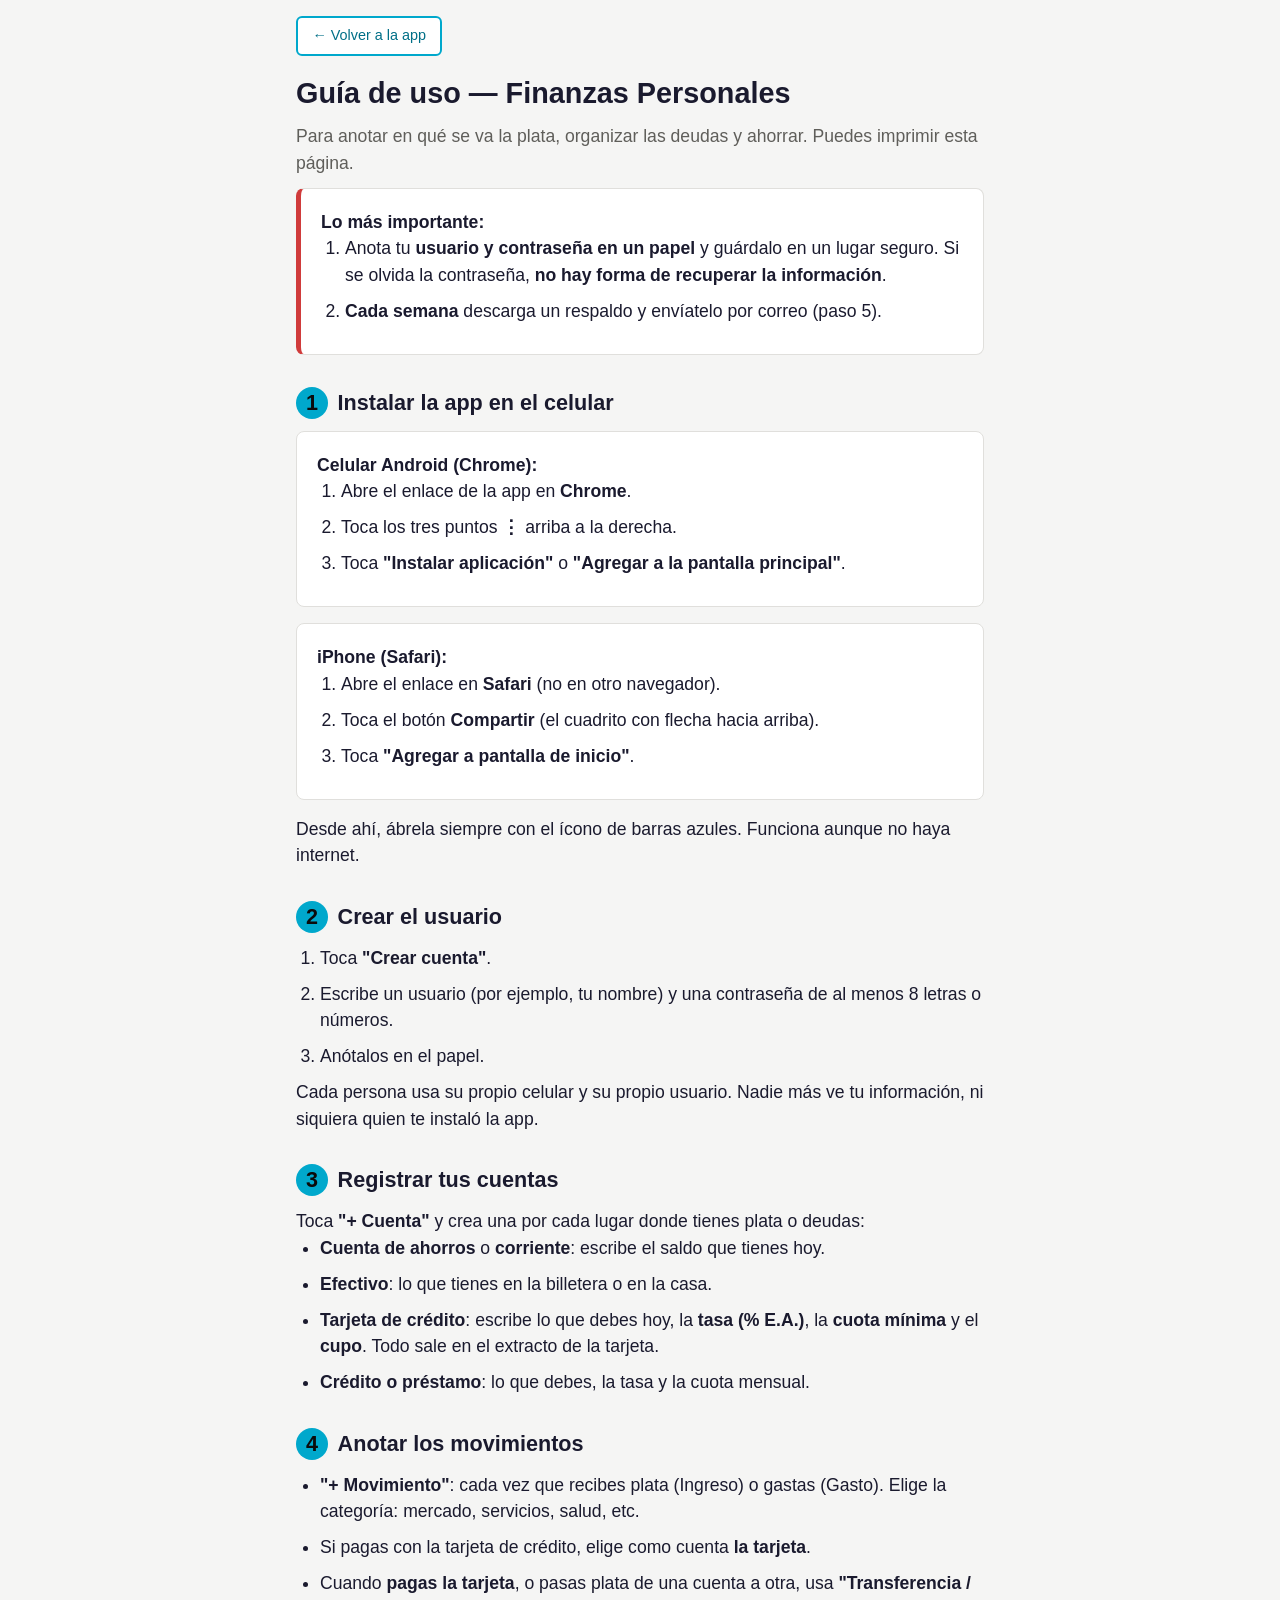
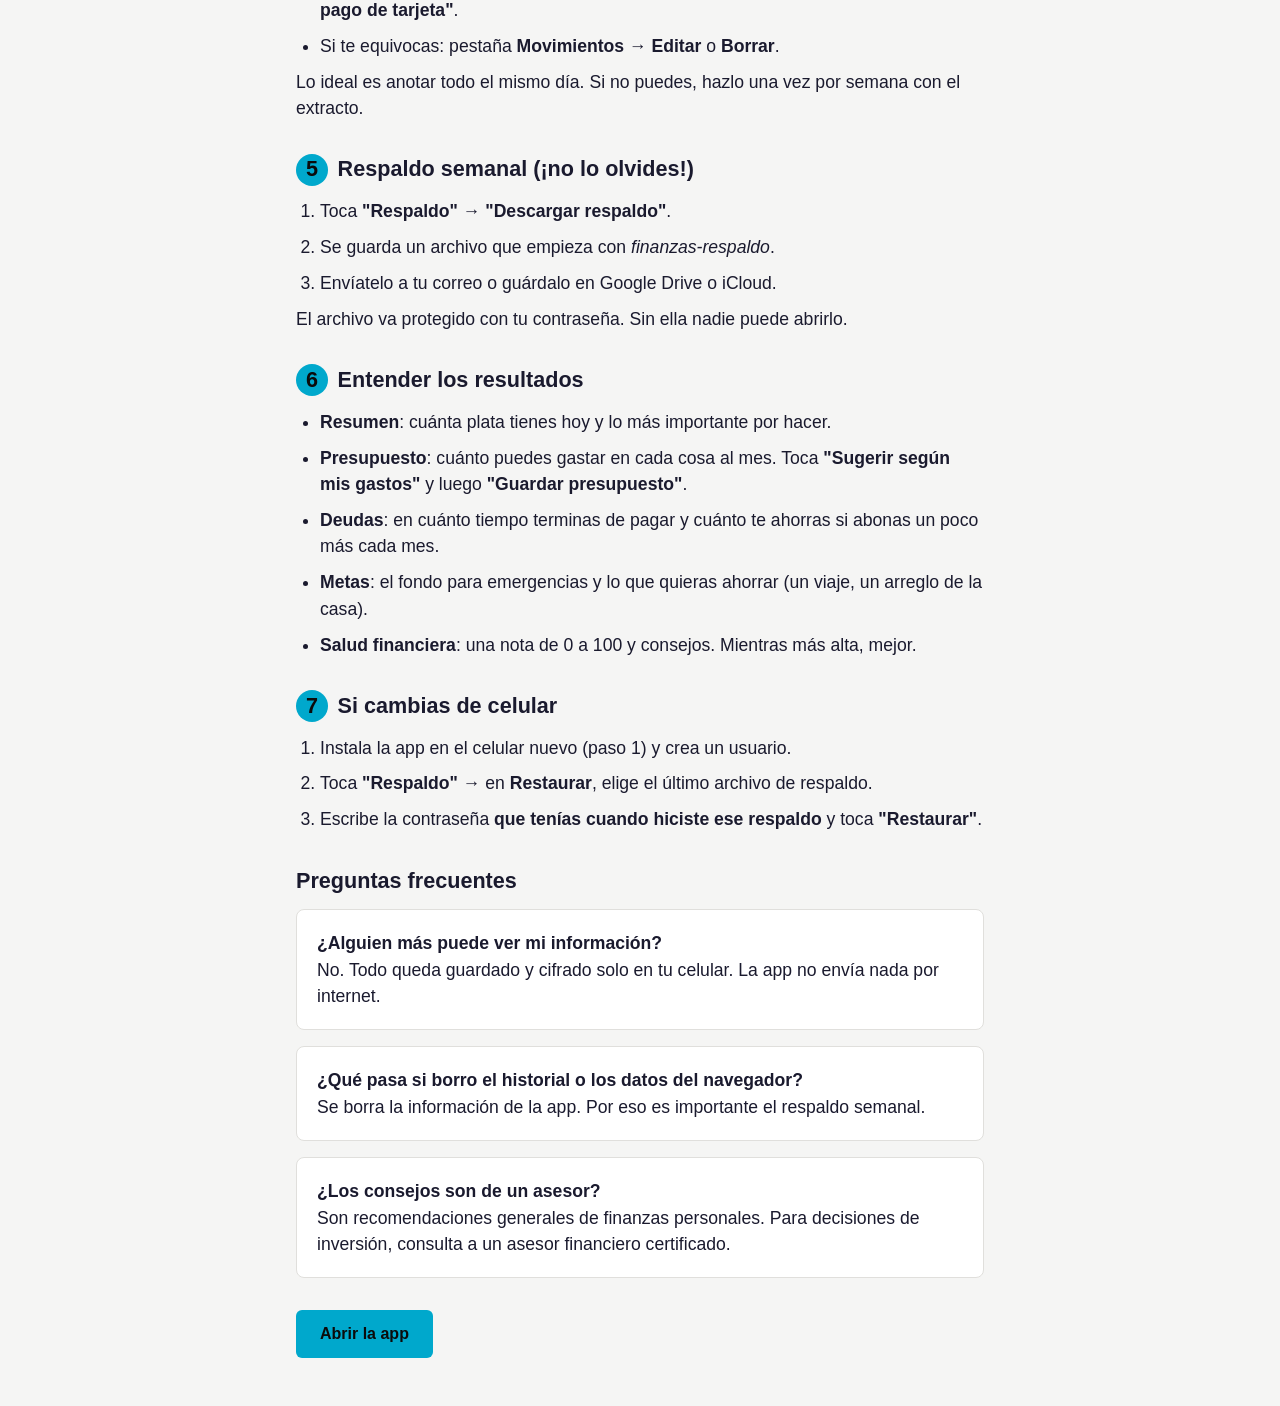
==== public/ayuda.html @ adabb8b2 "Finanzas Personales 2.0: app lista para producción App web (PWA) de finanzas personales sin servidor" ====
<!DOCTYPE html>
<html lang="es">
<head>
    <meta charset="UTF-8">
    <meta name="viewport" content="width=device-width, initial-scale=1.0">
    <meta http-equiv="Content-Security-Policy" content="default-src 'self'; style-src 'self' 'unsafe-inline'; img-src 'self' data:; object-src 'none'; base-uri 'none'; form-action 'none'">
    <title>Guía de uso</title>
    <link rel="icon" type="image/png" sizes="192x192" href="assets/icons/icon-192.png">
    <link rel="stylesheet" href="assets/css/styles.css">
    <style>
        body { font-size: 1.1rem; }
        .guia { max-width: 720px; margin: 0 auto; padding: 1rem; }
        .guia h1 { font-size: 1.8rem; margin: 1rem 0 0.5rem; }
        .guia h2 { font-size: 1.35rem; margin: 2rem 0 0.75rem; display: flex; gap: 0.6rem; align-items: center; }
        .guia .num { display: inline-flex; align-items: center; justify-content: center; width: 2rem; height: 2rem; border-radius: 50%; background: var(--accent); color: #0b0b0b; font-weight: 800; flex-shrink: 0; }
        .guia ol, .guia ul { padding-left: 1.5rem; }
        .guia li { margin-bottom: 0.6rem; }
        .guia .card { margin-top: 0.75rem; }
        .guia .importante { border-left: 5px solid var(--critical); }
        .guia strong { font-weight: 700; }
        @media print {
            .no-print { display: none; }
            body { background: #fff; color: #000; }
            .card { border: 1px solid #999; }
        }
    </style>
</head>
<body>
<div class="guia">
    <p class="no-print"><a class="btn btn-secondary btn-sm" href="./">← Volver a la app</a></p>
    <h1>Guía de uso — Finanzas Personales</h1>
    <p class="muted">Para anotar en qué se va la plata, organizar las deudas y ahorrar. Puedes imprimir esta página.</p>

    <div class="card importante">
        <strong>Lo más importante:</strong>
        <ol>
            <li>Anota tu <strong>usuario y contraseña en un papel</strong> y guárdalo en un lugar seguro. Si se olvida la contraseña, <strong>no hay forma de recuperar la información</strong>.</li>
            <li><strong>Cada semana</strong> descarga un respaldo y envíatelo por correo (paso 5).</li>
        </ol>
    </div>

    <h2><span class="num">1</span> Instalar la app en el celular</h2>
    <div class="card">
        <strong>Celular Android (Chrome):</strong>
        <ol>
            <li>Abre el enlace de la app en <strong>Chrome</strong>.</li>
            <li>Toca los tres puntos <strong>⋮</strong> arriba a la derecha.</li>
            <li>Toca <strong>"Instalar aplicación"</strong> o <strong>"Agregar a la pantalla principal"</strong>.</li>
        </ol>
    </div>
    <div class="card">
        <strong>iPhone (Safari):</strong>
        <ol>
            <li>Abre el enlace en <strong>Safari</strong> (no en otro navegador).</li>
            <li>Toca el botón <strong>Compartir</strong> (el cuadrito con flecha hacia arriba).</li>
            <li>Toca <strong>"Agregar a pantalla de inicio"</strong>.</li>
        </ol>
    </div>
    <p>Desde ahí, ábrela siempre con el ícono de barras azules. Funciona aunque no haya internet.</p>

    <h2><span class="num">2</span> Crear el usuario</h2>
    <ol>
        <li>Toca <strong>"Crear cuenta"</strong>.</li>
        <li>Escribe un usuario (por ejemplo, tu nombre) y una contraseña de al menos 8 letras o números.</li>
        <li>Anótalos en el papel.</li>
    </ol>
    <p>Cada persona usa su propio celular y su propio usuario. Nadie más ve tu información, ni siquiera quien te instaló la app.</p>

    <h2><span class="num">3</span> Registrar tus cuentas</h2>
    <p>Toca <strong>"+ Cuenta"</strong> y crea una por cada lugar donde tienes plata o deudas:</p>
    <ul>
        <li><strong>Cuenta de ahorros</strong> o <strong>corriente</strong>: escribe el saldo que tienes hoy.</li>
        <li><strong>Efectivo</strong>: lo que tienes en la billetera o en la casa.</li>
        <li><strong>Tarjeta de crédito</strong>: escribe lo que debes hoy, la <strong>tasa (% E.A.)</strong>, la <strong>cuota mínima</strong> y el <strong>cupo</strong>. Todo sale en el extracto de la tarjeta.</li>
        <li><strong>Crédito o préstamo</strong>: lo que debes, la tasa y la cuota mensual.</li>
    </ul>

    <h2><span class="num">4</span> Anotar los movimientos</h2>
    <ul>
        <li><strong>"+ Movimiento"</strong>: cada vez que recibes plata (Ingreso) o gastas (Gasto). Elige la categoría: mercado, servicios, salud, etc.</li>
        <li>Si pagas con la tarjeta de crédito, elige como cuenta <strong>la tarjeta</strong>.</li>
        <li>Cuando <strong>pagas la tarjeta</strong>, o pasas plata de una cuenta a otra, usa <strong>"Transferencia / pago de tarjeta"</strong>.</li>
        <li>Si te equivocas: pestaña <strong>Movimientos</strong> → <strong>Editar</strong> o <strong>Borrar</strong>.</li>
    </ul>
    <p>Lo ideal es anotar todo el mismo día. Si no puedes, hazlo una vez por semana con el extracto.</p>

    <h2><span class="num">5</span> Respaldo semanal (¡no lo olvides!)</h2>
    <ol>
        <li>Toca <strong>"Respaldo"</strong> → <strong>"Descargar respaldo"</strong>.</li>
        <li>Se guarda un archivo que empieza con <em>finanzas-respaldo</em>.</li>
        <li>Envíatelo a tu correo o guárdalo en Google Drive o iCloud.</li>
    </ol>
    <p>El archivo va protegido con tu contraseña. Sin ella nadie puede abrirlo.</p>

    <h2><span class="num">6</span> Entender los resultados</h2>
    <ul>
        <li><strong>Resumen</strong>: cuánta plata tienes hoy y lo más importante por hacer.</li>
        <li><strong>Presupuesto</strong>: cuánto puedes gastar en cada cosa al mes. Toca <strong>"Sugerir según mis gastos"</strong> y luego <strong>"Guardar presupuesto"</strong>.</li>
        <li><strong>Deudas</strong>: en cuánto tiempo terminas de pagar y cuánto te ahorras si abonas un poco más cada mes.</li>
        <li><strong>Metas</strong>: el fondo para emergencias y lo que quieras ahorrar (un viaje, un arreglo de la casa).</li>
        <li><strong>Salud financiera</strong>: una nota de 0 a 100 y consejos. Mientras más alta, mejor.</li>
    </ul>

    <h2><span class="num">7</span> Si cambias de celular</h2>
    <ol>
        <li>Instala la app en el celular nuevo (paso 1) y crea un usuario.</li>
        <li>Toca <strong>"Respaldo"</strong> → en <strong>Restaurar</strong>, elige el último archivo de respaldo.</li>
        <li>Escribe la contraseña <strong>que tenías cuando hiciste ese respaldo</strong> y toca <strong>"Restaurar"</strong>.</li>
    </ol>

    <h2>Preguntas frecuentes</h2>
    <div class="card"><strong>¿Alguien más puede ver mi información?</strong><br>No. Todo queda guardado y cifrado solo en tu celular. La app no envía nada por internet.</div>
    <div class="card"><strong>¿Qué pasa si borro el historial o los datos del navegador?</strong><br>Se borra la información de la app. Por eso es importante el respaldo semanal.</div>
    <div class="card"><strong>¿Los consejos son de un asesor?</strong><br>Son recomendaciones generales de finanzas personales. Para decisiones de inversión, consulta a un asesor financiero certificado.</div>

    <p class="no-print" style="margin:2rem 0;"><a class="btn btn-primary" href="./">Abrir la app</a></p>
</div>
</body>
</html>
---- public/assets/css/styles.css ----
* { margin: 0; padding: 0; box-sizing: border-box; }
:root {
  color-scheme: light;
  --bg: #f5f5f4;
  --surface: #ffffff;
  --text: #1a1a2e;
  --text-light: #5f5e5a;
  --accent: #00a8cc;
  --accent-ink: #006f87;
  --border: #e0dfdc;
  --pos: #006300;
  --neg: #b42b2b;
  /* Series de gráficos (paleta validada para daltonismo) */
  --series-1: #2a78d6;
  --series-2: #eb6834;
  /* Estados: siempre con ícono + texto */
  --good: #0ca30c;
  --warning: #fab219;
  --serious: #ec835a;
  --critical: #d03b3b;
  --good-ink: #006300;
  --warning-ink: #8a5a00;
  --critical-ink: #b42b2b;
  --info-ink: #1c5cab;
  --track: #ecebe8;
}
@media (prefers-color-scheme: dark) {
  :root {
    color-scheme: dark;
    --bg: #0f0f0e;
    --surface: #1a1a19;
    --text: #f0efec;
    --text-light: #b5b4ab;
    --accent: #00d4ff;
    --accent-ink: #5fdcff;
    --border: #33332f;
    --pos: #4cc94c;
    --neg: #f07a7a;
    --series-1: #3987e5;
    --series-2: #d95926;
    --good-ink: #4cc94c;
    --warning-ink: #fab219;
    --critical-ink: #f07a7a;
    --info-ink: #86b6ef;
    --track: #2a2a27;
  }
}
body {
  font-family: -apple-system, BlinkMacSystemFont, 'Segoe UI', sans-serif;
  background: var(--bg);
  color: var(--text);
  line-height: 1.5;
}
h1 { font-size: 1.5rem; }
h2 { font-size: 1.25rem; }
h3 { font-size: 1.05rem; margin-bottom: 0.75rem; }
h4 { font-size: 0.95rem; margin-bottom: 0.5rem; }
.app-container {
  max-width: 1200px;
  margin: 0 auto;
  padding: 1rem;
}
.header {
  display: flex;
  justify-content: space-between;
  align-items: center;
  gap: 1rem;
  margin-bottom: 1rem;
  padding: 1rem;
  background: var(--surface);
  border-radius: 8px;
  border-bottom: 2px solid var(--accent);
}
.row { display: flex; align-items: center; gap: 0.5rem; flex-wrap: wrap; }
.row-between { display: flex; justify-content: space-between; align-items: center; gap: 0.75rem; flex-wrap: wrap; }
.muted { color: var(--text-light); }
.small { font-size: 0.85rem; }
.nowrap { white-space: nowrap; }
.pos { color: var(--pos); }
.neg { color: var(--neg); }

.btn {
  padding: 0.75rem 1.5rem;
  border: none;
  border-radius: 6px;
  cursor: pointer;
  font-size: 1rem;
  font-family: inherit;
  transition: opacity 0.2s;
}
.btn-sm { padding: 0.45rem 0.9rem; font-size: 0.9rem; }
a { color: var(--accent-ink); }
a.btn { display: inline-block; text-decoration: none; }
.btn-primary { background: var(--accent); color: #0b0b0b; font-weight: bold; }
.btn-primary:hover { opacity: 0.85; }
.btn-secondary { background: var(--surface); color: var(--accent-ink); border: 2px solid var(--accent); }
.btn-link { background: none; border: none; color: var(--accent-ink); cursor: pointer; font: inherit; font-size: 0.9rem; padding: 0.25rem; }
.btn-link.neg { color: var(--neg); }
.btn:focus-visible, .btn-link:focus-visible, .tab:focus-visible, [data-tip]:focus-visible { outline: 2px solid var(--accent); outline-offset: 2px; }

.tabs {
  display: flex;
  gap: 0.25rem;
  overflow-x: auto;
  margin-bottom: 1rem;
  border-bottom: 1px solid var(--border);
  scrollbar-width: thin;
}
.tab {
  background: none;
  border: none;
  border-bottom: 3px solid transparent;
  padding: 0.75rem 1rem;
  font: inherit;
  color: var(--text-light);
  cursor: pointer;
  white-space: nowrap;
}
.tab.active { color: var(--text); border-bottom-color: var(--accent); font-weight: 600; }
.acciones { display: flex; flex-wrap: wrap; gap: 0.5rem; margin-bottom: 1rem; }

.form-group { margin-bottom: 1.25rem; }
label { display: block; margin-bottom: 0.4rem; font-weight: 500; }
input, select, textarea {
  width: 100%;
  padding: 0.7rem;
  border: 1px solid var(--border);
  border-radius: 6px;
  font-family: inherit;
  font-size: 1rem;
  background: var(--surface);
  color: var(--text);
}
input:focus, select:focus, textarea:focus {
  outline: none;
  border-color: var(--accent);
  box-shadow: 0 0 0 3px rgba(0, 168, 204, 0.2);
}
.input-num { max-width: 150px; text-align: right; padding: 0.4rem 0.5rem; }
.segmented { display: flex; gap: 0.5rem; margin-bottom: 1.25rem; }
.segmented label { flex: 1; display: flex; align-items: center; justify-content: center; gap: 0.4rem; padding: 0.6rem; border: 2px solid var(--border); border-radius: 6px; cursor: pointer; margin: 0; }
.segmented label:has(input:checked) { border-color: var(--accent); font-weight: 600; }
.segmented input { width: auto; }
.filtros { display: grid; grid-template-columns: repeat(auto-fit, minmax(180px, 1fr)); gap: 0.5rem; margin-bottom: 1rem; }

.card {
  background: var(--surface);
  border: 1px solid var(--border);
  border-radius: 8px;
  padding: 1.25rem;
  margin-bottom: 1rem;
  min-width: 0;
}
.grid { display: grid; grid-template-columns: repeat(auto-fit, minmax(250px, 1fr)); gap: 1rem; }
.grid > .card { margin-bottom: 0; }
.grid + .grid, .grid + .card, .card + .grid { margin-top: 1rem; }
.grid-2 { grid-template-columns: repeat(auto-fit, minmax(340px, 1fr)); }
.kpis { grid-template-columns: repeat(auto-fit, minmax(200px, 1fr)); margin-bottom: 1rem; }
.kpi-t { font-size: 0.9rem; color: var(--text-light); }
.kpi-v { font-size: 1.6rem; font-weight: 700; font-variant-numeric: tabular-nums; }
.kpi-n { font-size: 0.8rem; }
.item { display: flex; justify-content: space-between; align-items: center; gap: 1rem; padding: 0.6rem 0; border-bottom: 1px solid var(--border); }
.item:last-child { border-bottom: none; }
.navmes { display: flex; align-items: center; justify-content: center; gap: 1rem; margin-bottom: 1rem; }

.alert { padding: 0.9rem 1rem; border-radius: 6px; margin-bottom: 1rem; }
.alert-error { background: rgba(208, 59, 59, 0.1); color: var(--critical-ink); }
.alert-success { background: rgba(12, 163, 12, 0.1); color: var(--good-ink); }
.alert-warning { background: rgba(250, 178, 25, 0.14); color: var(--text); }

.estado { display: inline-flex; align-items: center; gap: 0.25rem; font-size: 0.8rem; font-weight: 600; padding: 0.1rem 0.5rem; border-radius: 999px; border: 1px solid currentColor; white-space: nowrap; vertical-align: middle; }
.estado-bien { color: var(--good-ink); }
.estado-alerta { color: var(--warning-ink); }
.estado-critico { color: var(--critical-ink); }
.estado-info { color: var(--info-ink); }

.rec { border-left: 4px solid var(--border); padding: 0.6rem 0.9rem; margin-bottom: 0.75rem; background: var(--bg); border-radius: 0 6px 6px 0; }
.rec p { margin-top: 0.35rem; font-size: 0.92rem; }
.rec-critico { border-left-color: var(--critical); }
.rec-alerta { border-left-color: var(--warning); }
.rec-bien { border-left-color: var(--good); }
.rec-info { border-left-color: var(--series-1); }

.score { display: flex; align-items: baseline; gap: 0.5rem; margin-bottom: 0.5rem; }
.score-num { font-size: 2.75rem; font-weight: 800; font-variant-numeric: tabular-nums; }
.score-de { color: var(--text-light); }
.regla { margin-bottom: 1rem; }
.regla .row-between { margin-bottom: 0.35rem; }

.tabla-scroll { overflow-x: auto; }
.tabla { width: 100%; border-collapse: collapse; font-size: 0.92rem; }
.tabla th { text-align: left; font-weight: 600; color: var(--text-light); border-bottom: 1px solid var(--border); padding: 0.5rem; }
.tabla td { padding: 0.55rem 0.5rem; border-bottom: 1px solid var(--border); vertical-align: top; }
.tabla .num { text-align: right; font-variant-numeric: tabular-nums; }
.tabla tr.grupo td { font-weight: 700; background: var(--bg); }
.tabla-datos { margin-top: 0.75rem; }
.tabla-datos summary { cursor: pointer; color: var(--accent-ink); font-size: 0.9rem; }

/* ---- Gráficos ---- */
.legend { display: flex; gap: 1rem; font-size: 0.85rem; color: var(--text-light); margin: 0.25rem 0 0.75rem; flex-wrap: wrap; }
.legend span { display: inline-flex; align-items: center; gap: 0.4rem; }
.sw { width: 12px; height: 12px; border-radius: 3px; display: inline-block; }
.sw.s1 { background: var(--series-1); }
.sw.s2 { background: var(--series-2); }
.sw-mark { width: 2px; height: 14px; background: var(--text); display: inline-block; }

.vb { display: flex; gap: 0.5rem; height: 200px; }
.vb-axis { display: flex; flex-direction: column; justify-content: space-between; font-size: 0.75rem; color: var(--text-light); padding-bottom: 1.5rem; text-align: right; min-width: 3.5rem; }
.vb-plot { position: relative; flex: 1; display: flex; gap: 2px; }
.vb-grid { position: absolute; inset: 0 0 1.5rem 0; display: flex; flex-direction: column; justify-content: space-between; pointer-events: none; }
.vb-grid i { border-top: 1px solid var(--border); }
.vb-grid i:last-child { border-top-color: var(--text-light); }
.vb-col { position: relative; flex: 1; display: flex; flex-direction: column; cursor: default; border-radius: 4px; }
.vb-col:hover { background: rgba(127, 127, 127, 0.08); }
.vb-bars { flex: 1; display: flex; align-items: flex-end; justify-content: center; gap: 2px; padding: 0 12%; }
.vb-bar { flex: 1; max-width: 22px; border-radius: 4px 4px 0 0; min-height: 0; }
.vb-bar.s1 { background: var(--series-1); }
.vb-bar.s2 { background: var(--series-2); }
.vb-label { height: 1.5rem; line-height: 1.5rem; text-align: center; font-size: 0.75rem; color: var(--text-light); text-transform: capitalize; }

.hb { display: flex; flex-direction: column; gap: 2px; }
.hb-row { display: grid; grid-template-columns: minmax(90px, 32%) 1fr auto; align-items: center; gap: 0.6rem; padding: 0.35rem 0.25rem; border-radius: 4px; }
.hb-row:hover { background: rgba(127, 127, 127, 0.08); }
.hb-name { font-size: 0.85rem; overflow: hidden; text-overflow: ellipsis; white-space: nowrap; }
.hb-track { position: relative; height: 12px; }
.hb-bar { height: 100%; background: var(--series-1); border-radius: 0 4px 4px 0; }
.hb-mark { position: absolute; top: -3px; bottom: -3px; width: 2px; background: var(--text); }
.hb-val { font-size: 0.85rem; font-variant-numeric: tabular-nums; text-align: right; white-space: nowrap; }

.pg { position: relative; height: 10px; background: var(--track); border-radius: 999px; }
.pg-bar { height: 100%; border-radius: 999px; background: var(--series-1); }
.pg-bar.good { background: var(--good); }
.pg-bar.warning { background: var(--warning); }
.pg-bar.critical { background: var(--critical); }
.pg-mark { position: absolute; top: -3px; bottom: -3px; width: 2px; background: var(--text); }

.tooltip { position: fixed; z-index: 2000; display: none; pointer-events: none; background: var(--surface); color: var(--text); border: 1px solid var(--border); box-shadow: 0 4px 16px rgba(0, 0, 0, 0.18); border-radius: 6px; padding: 0.5rem 0.7rem; font-size: 0.85rem; line-height: 1.4; max-width: 260px; font-variant-numeric: tabular-nums; }

.modal {
  display: none;
  position: fixed;
  inset: 0;
  background: rgba(0, 0, 0, 0.5);
  z-index: 1000;
  overflow-y: auto;
}
.modal.active { display: flex; align-items: flex-start; justify-content: center; padding: 2rem 0; }
.modal-content {
  background: var(--surface);
  padding: 1.5rem;
  border-radius: 8px;
  max-width: 500px;
  width: calc(100% - 32px);
}
.modal-content h2 { margin-bottom: 1rem; }

@media (max-width: 768px) {
  .app-container { padding: 0.75rem; }
  .header { flex-direction: row; padding: 0.75rem; }
  .header h1 { font-size: 1.15rem; }
  .header .usuario { display: none; }
  .grid, .grid-2 { grid-template-columns: 1fr; }
  .kpis { grid-template-columns: repeat(2, 1fr); }
  .kpi-v { font-size: 1.2rem; }
  .hb-row { grid-template-columns: 1fr auto; }
  .hb-row .hb-track { grid-column: 1 / -1; grid-row: 2; }
}
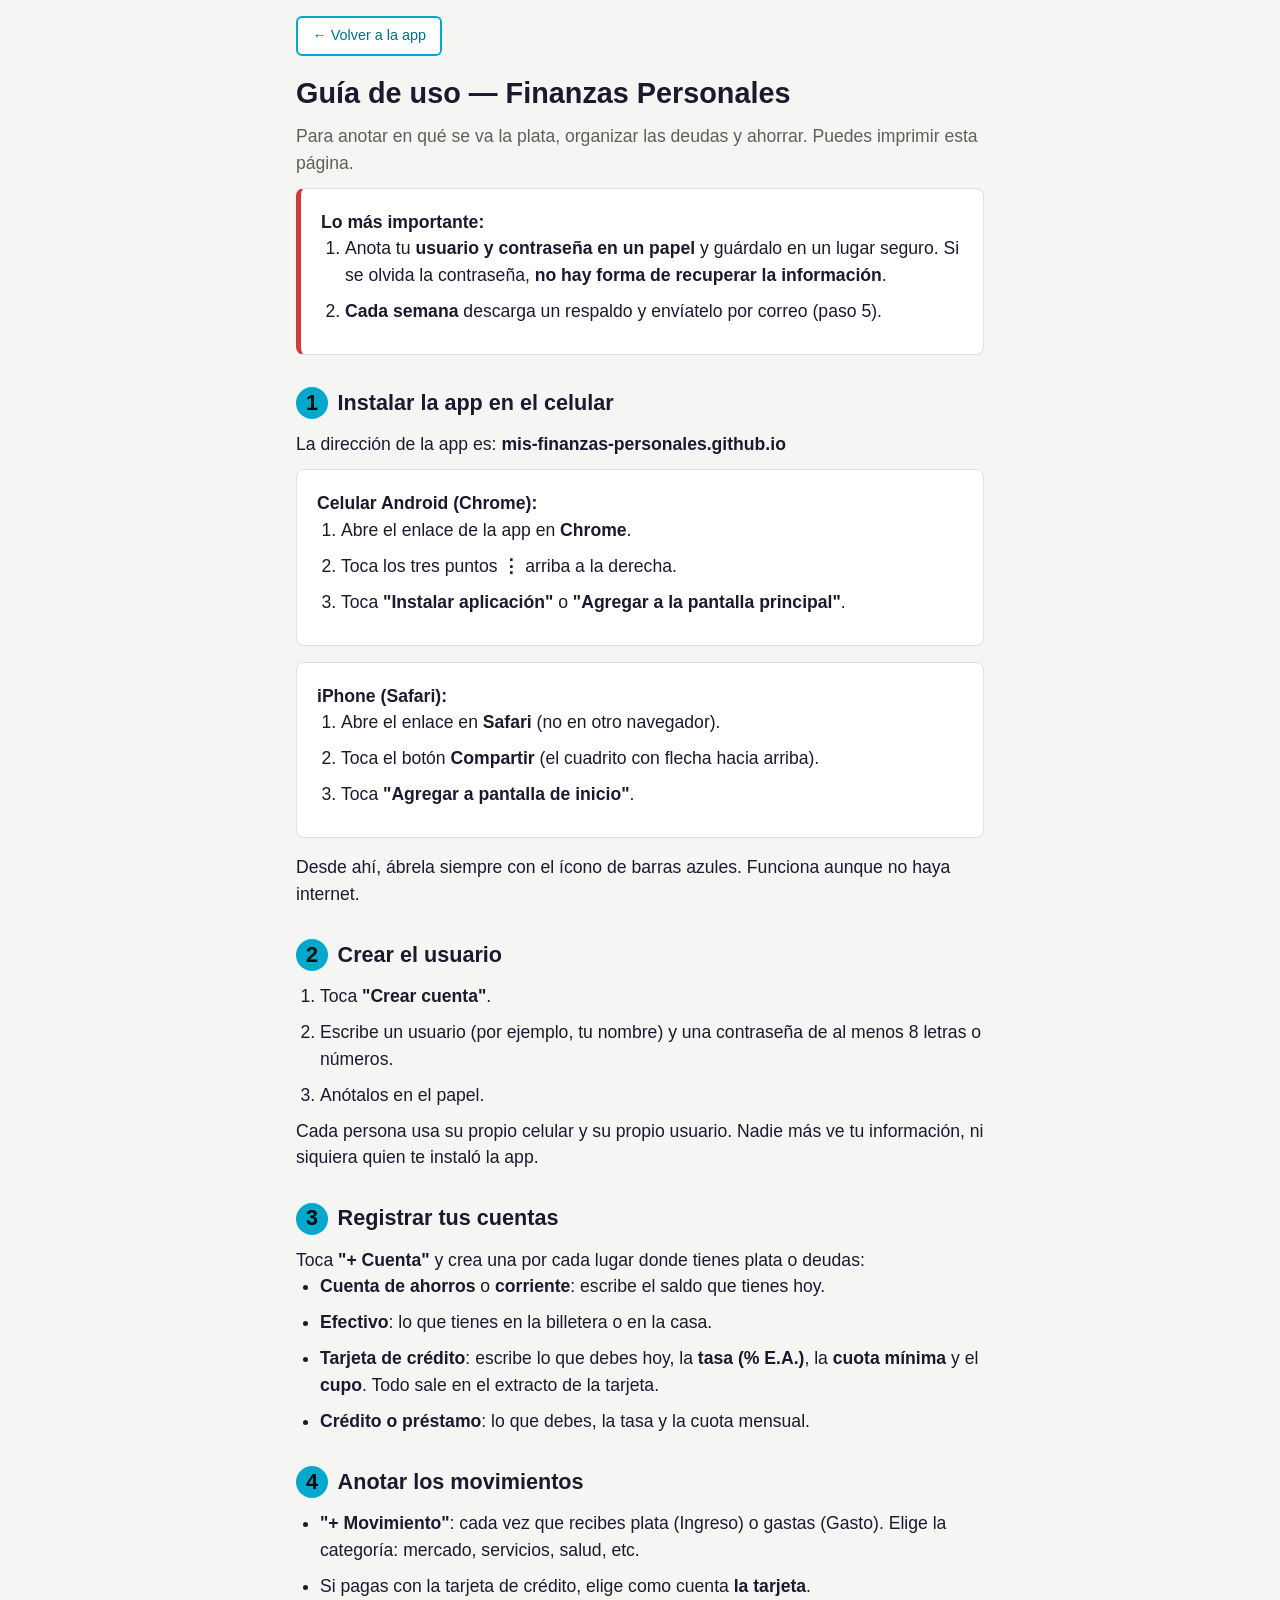
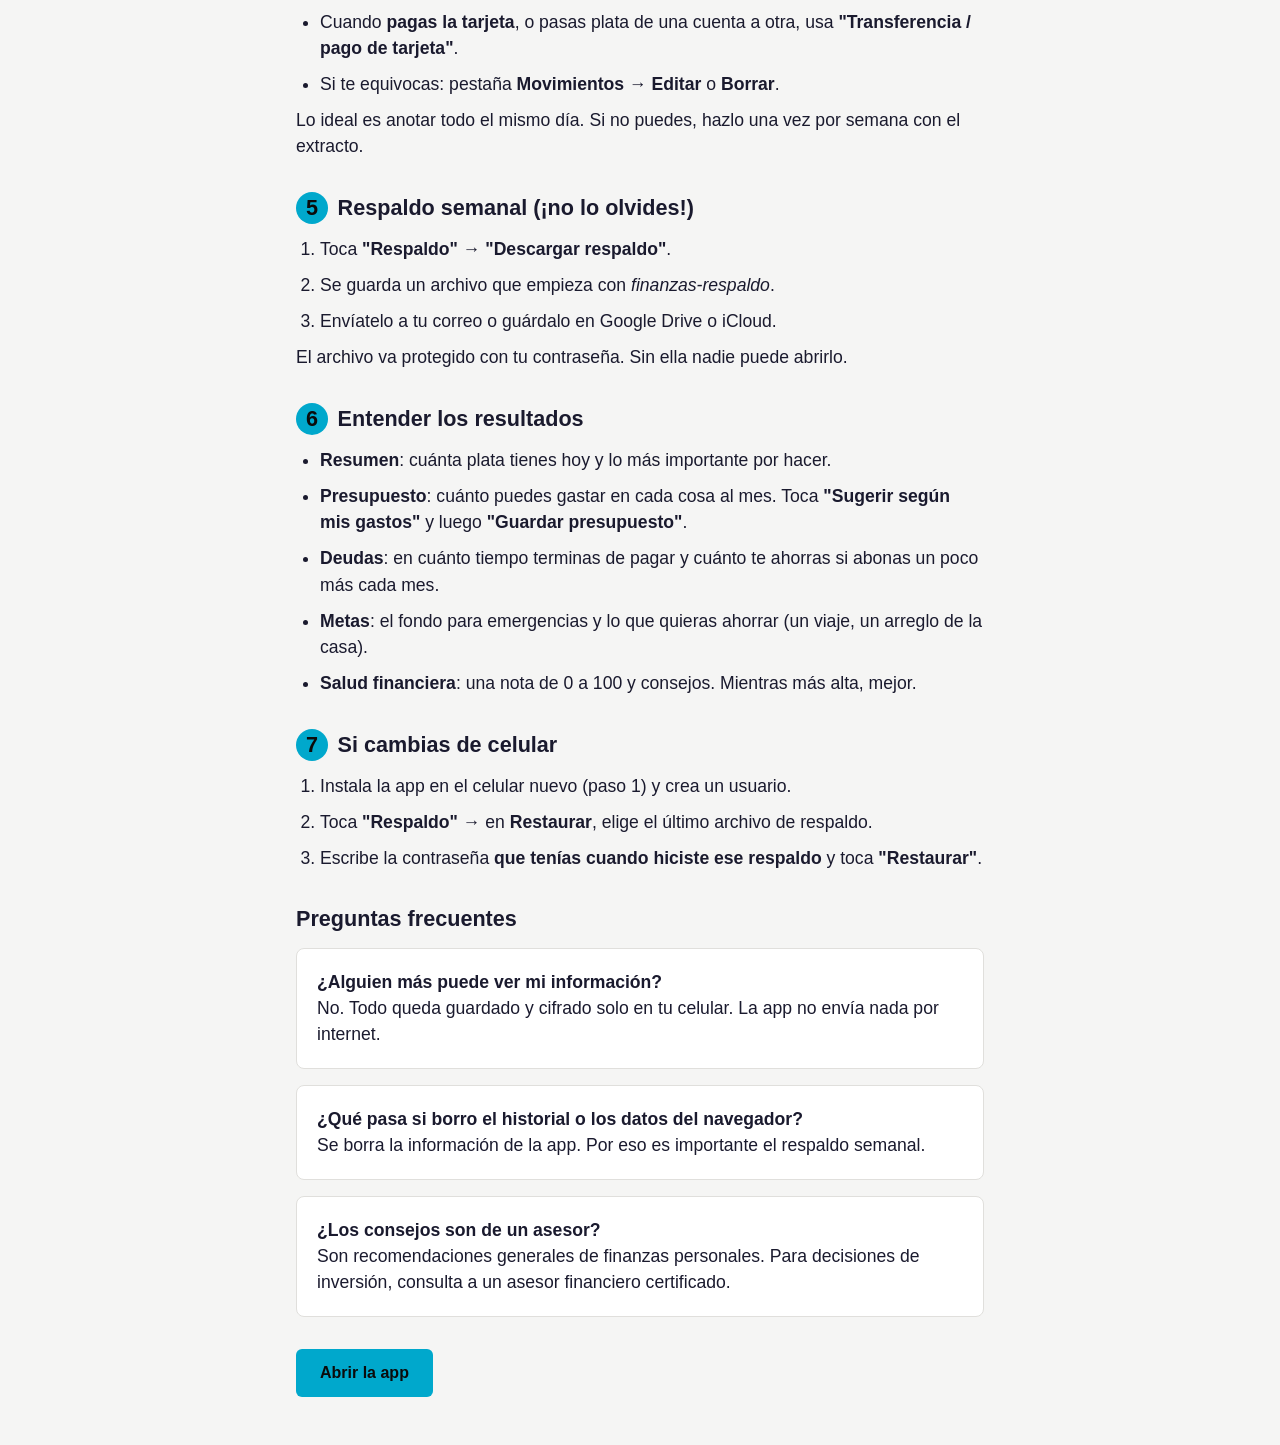
==== commit 9755962d: "Usar la nueva dirección mis-finanzas-personales.github.io Co-Authored-By: Claude Opus 5.5 <noreply@a" ====
--- a/public/ayuda.html
+++ b/public/ayuda.html
@@ -40,6 +40,7 @@
     </div>
 
     <h2><span class="num">1</span> Instalar la app en el celular</h2>
+    <p>La dirección de la app es: <strong>mis-finanzas-personales.github.io</strong></p>
     <div class="card">
         <strong>Celular Android (Chrome):</strong>
         <ol>
